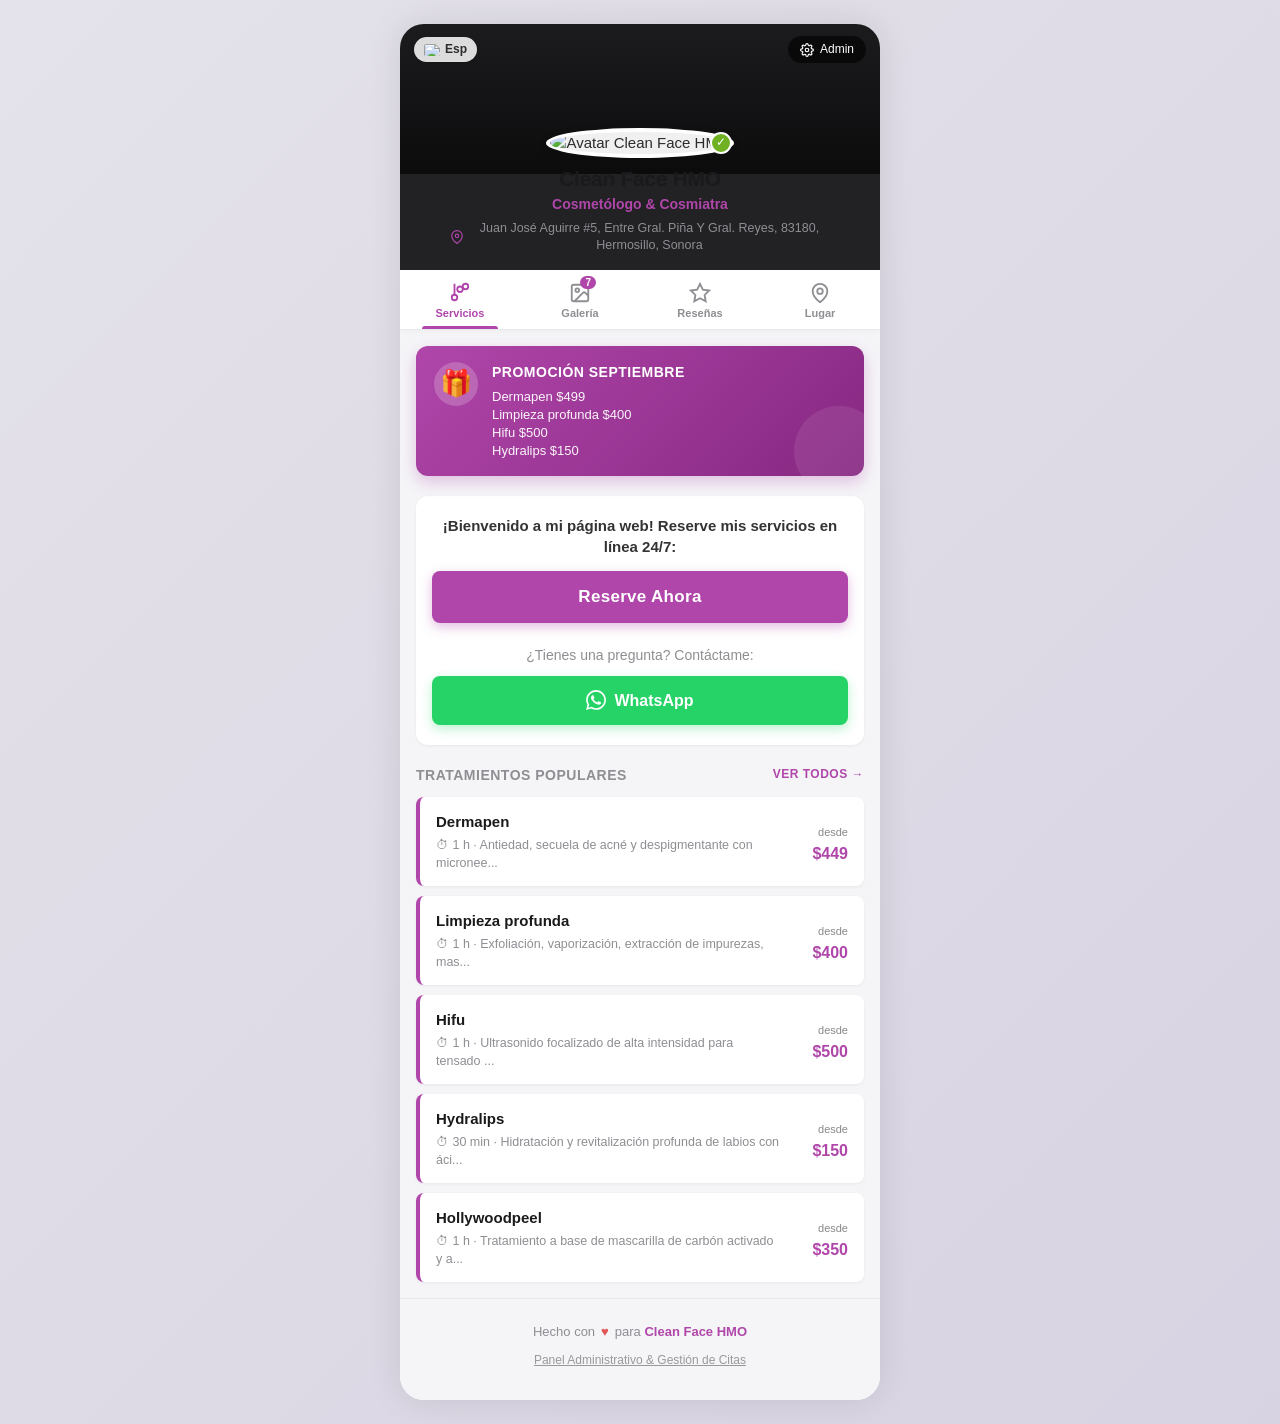
==== index.html @ 350e4425 "ListCheck" ====
<!DOCTYPE html>
<html lang="es">
<head>
    <meta charset="UTF-8">
    <meta name="viewport" content="width=device-width, initial-scale=1.0, maximum-scale=1.0, user-scalable=no">
    <title>Clean Face HMO - Cosmetólogo | Reservaciones en Línea</title>
    
    <!-- Meta tags sociales estilo apnt.app -->
    <meta name="description" content="Tratamientos faciales y corporales exclusivos para mujeres ✨ Clean Face HMO - Hermosillo, Sonora.">
    <meta property="og:title" content="Clean Face HMO - Cosmetólogo">
    <meta property="og:description" content="Reserve mis servicios en línea 24/7">
    <meta property="og:type" content="website">

    <!-- Estilos -->
    <link rel="stylesheet" href="css/style.css">
    <link rel="icon" href="data:image/svg+xml,<svg xmlns='http://www.w3.org/2000/svg' viewBox='0 0 100 100'><text y='.9em' font-size='90'>💆‍♀️</text></svg>">
</head>
<body>

<div class="app-viewport">
    
    <!-- CABECERA DE PERFIL -->
    <header class="profile-header">
        <div class="profile-top-bar">
            <div class="lang-selector">
                <img src="https://flagcdn.com/w20/es.png" alt="Esp">
                <span>Esp</span>
            </div>
            <a href="admin.html" class="admin-link-badge" title="Acceso de Administrador">
                <svg width="14" height="14" viewBox="0 0 24 24" fill="none" stroke="currentColor" stroke-width="2"><path d="M12 15a3 3 0 1 0 0-6 3 3 0 0 0 0 6Z"/><path d="M19.4 15a1.65 1.65 0 0 0 .33 1.82l.06.06a2 2 0 0 1 0 2.83 2 2 0 0 1-2.83 0l-.06-.06a1.65 1.65 0 0 0-1.82-.33 1.65 1.65 0 0 0-1 1.51V21a2 2 0 0 1-2 2 2 2 0 0 1-2-2v-.09A1.65 1.65 0 0 0 9 19.4a1.65 1.65 0 0 0-1.82.33l-.06.06a2 2 0 0 1-2.83 0 2 2 0 0 1 0-2.83l.06-.06a1.65 1.65 0 0 0 .33-1.82 1.65 1.65 0 0 0-1.51-1H3a2 2 0 0 1-2-2 2 2 0 0 1 2-2h.09A1.65 1.65 0 0 0 4.6 9a1.65 1.65 0 0 0-.33-1.82l-.06-.06a2 2 0 0 1 0-2.83 2 2 0 0 1 2.83 0l.06.06a1.65 1.65 0 0 0 1.82.33H9a1.65 1.65 0 0 0 1-1.51V3a2 2 0 0 1 2-2 2 2 0 0 1 2 2v.09a1.65 1.65 0 0 0 1 1.51 1.65 1.65 0 0 0 1.82-.33l.06-.06a2 2 0 0 1 2.83 0 2 2 0 0 1 0 2.83l-.06.06a1.65 1.65 0 0 0-.33 1.82V9a1.65 1.65 0 0 0 1.51 1H21a2 2 0 0 1 2 2 2 2 0 0 1-2 2h-.09a1.65 1.65 0 0 0-1.51 1Z"/></svg>
                <span>Admin</span>
            </a>
        </div>

        <div class="profile-cover" id="header-cover"></div>

        <div class="profile-info-wrap">
            <div class="profile-avatar-container">
                <img src="" alt="Avatar Clean Face HMO" class="profile-avatar" id="header-avatar">
                <span class="verified-icon" title="Verificado">✓</span>
            </div>
            <h1 class="business-name" id="header-name">Clean Face HMO</h1>
            <div class="business-specialty" id="header-specialty">Cosmetólogo</div>
            <p class="business-address" id="header-address">
                <svg width="14" height="14" viewBox="0 0 24 24" fill="none" stroke="currentColor" stroke-width="2"><path d="M21 10c0 7-9 13-9 13s-9-6-9-13a9 9 0 0 1 18 0z"/><circle cx="12" cy="10" r="3"/></svg>
                <span>Juan José Aguirre #5, Entre Gral. Piña Y Gral. Reyes, 83180, Hermosillo, Sonora</span>
            </p>
        </div>
    </header>

    <!-- NAVEGACIÓN POR PESTAÑAS (TABS) -->
    <nav class="tabs-nav">
        <button class="tab-btn active" data-tab="service">
            <svg viewBox="0 0 24 24"><path d="M6 3v12"/><path d="M18 9a3 3 0 1 0 0-6 3 3 0 0 0 0 6Z"/><path d="M6 21a3 3 0 1 0 0-6 3 3 0 0 0 0 6Z"/><path d="M12 12a3 3 0 1 0 0-6 3 3 0 0 0 0 6Z"/></svg>
            <span>Servicios</span>
        </button>
        <button class="tab-btn" data-tab="gallery">
            <svg viewBox="0 0 24 24"><rect width="18" height="18" x="3" y="3" rx="2" ry="2"/><circle cx="9" cy="9" r="2"/><path d="m21 15-3.086-3.086a2 2 0 0 0-2.828 0L6 21"/></svg>
            <span>Galería</span>
            <span class="tab-badge" id="gallery-count-badge">7</span>
        </button>
        <button class="tab-btn" data-tab="reviews">
            <svg viewBox="0 0 24 24"><path d="M12 2l3.09 6.26L22 9.27l-5 4.87 1.18 6.88L12 17.77l-6.18 3.25L7 14.14 2 9.27l6.91-1.01L12 2z"/></svg>
            <span>Reseñas</span>
        </button>
        <button class="tab-btn" data-tab="place">
            <svg viewBox="0 0 24 24"><path d="M20 10c0 6-8 12-8 12s-8-6-8-12a8 8 0 0 1 16 0Z"/><circle cx="12" cy="10" r="3"/></svg>
            <span>Lugar</span>
        </button>
    </nav>

    <!-- ÁREA DE CONTENIDO -->
    <main class="tab-content-area">
        
        <!-- PESTAÑA 1: SERVICIOS / INICIO -->
        <section class="tab-pane active" id="pane-service">
            
            <!-- Banner Promocional -->
            <div class="promo-banner" id="promo-banner-box">
                <div class="promo-icon">🎁</div>
                <div class="promo-details">
                    <h3 id="banner-promo-title">PROMOCIÓN SEPTIEMBRE</h3>
                    <p id="banner-promo-desc">Dermapen $499&#10;Limpieza profunda $400&#10;Hifu $500&#10;Hydralips $150</p>
                </div>
            </div>

            <!-- Card de Acción de Reserva -->
            <div class="booking-action-card">
                <div class="booking-prompt-title">
                    ¡Bienvenido a mi página web! Reserve mis servicios en línea 24/7:
                </div>
                <a href="booking.html" class="btn-primary-reserve">
                    Reserve Ahora
                </a>

                <div class="contact-question-box">
                    <div class="contact-question-title">¿Tienes una pregunta? Contáctame:</div>
                    <a href="#" id="btn-main-whatsapp" class="btn-whatsapp-action" target="_blank" rel="noopener">
                        <svg width="20" height="20" viewBox="0 0 24 24" fill="currentColor"><path d="M.057 24l1.687-6.163c-1.041-1.804-1.588-3.849-1.587-5.946.003-6.556 5.338-11.891 11.893-11.891 3.181.001 6.167 1.24 8.413 3.488 2.245 2.248 3.481 5.236 3.48 8.414-.003 6.557-5.338 11.892-11.893 11.892-1.99-.001-3.951-.5-5.688-1.448l-6.305 1.654zm6.597-3.807c1.676.995 3.276 1.591 5.392 1.592 5.448 0 9.886-4.434 9.889-9.885.002-5.462-4.415-9.89-9.881-9.892-5.452 0-9.887 4.434-9.889 9.884-.001 2.225.651 3.891 1.746 5.634l-.999 3.648 3.742-.981zm11.387-5.464c-.074-.124-.272-.198-.57-.347-.297-.149-1.758-.868-2.031-.967-.272-.099-.47-.149-.669.149-.198.297-.768.967-.941 1.165-.173.198-.347.223-.644.074-.297-.149-1.255-.462-2.39-1.475-.883-.788-1.48-1.761-1.653-2.059-.173-.297-.018-.458.13-.606.134-.133.297-.347.446-.521.151-.172.2-.296.3-.495.099-.198.05-.372-.025-.521-.075-.148-.669-1.611-.916-2.206-.242-.579-.487-.501-.669-.51l-.57-.01c-.198 0-.52.074-.792.372s-1.04 1.016-1.04 2.479 1.065 2.876 1.213 3.074c.149.198 2.095 3.2 5.076 4.487.709.306 1.263.489 1.694.626.712.226 1.36.194 1.872.118.571-.085 1.758-.719 2.006-1.413.248-.695.248-1.29.173-1.414z"/></svg>
                        <span>WhatsApp</span>
                    </a>
                </div>
            </div>

            <!-- Servicios Destacados -->
            <div class="section-title">
                <span>Tratamientos Populares</span>
                <a href="booking.html" style="color: var(--brand-primary); font-size: 12px; font-weight: 600;">Ver Todos &rarr;</a>
            </div>
            <div class="services-preview-list" id="popular-services-preview">
                <!-- Generado dinámicamente con JS -->
            </div>
        </section>

        <!-- PESTAÑA 2: GALERÍA DE TRATAMIENTOS -->
        <section class="tab-pane" id="pane-gallery">
            <div id="gallery-container">
                <!-- Secciones de álbumes generadas por JS -->
            </div>
        </section>

        <!-- PESTAÑA 3: RESEÑAS -->
        <section class="tab-pane" id="pane-reviews">
            <div class="reviews-summary-card">
                <div class="rating-huge-score">5.0</div>
                <div class="stars-row">★★★★★</div>
                <div class="reviews-count-meta" id="reviews-count-text">Basado en reseñas de clientes verificados</div>
                <button class="btn-write-review" id="btn-open-review-modal">Escribe una reseña</button>
            </div>

            <div class="reviews-list" id="reviews-list-container">
                <!-- Reseñas inyectadas por JS -->
            </div>
        </section>

        <!-- PESTAÑA 4: LUGAR, HORARIOS Y CONTACTO -->
        <section class="tab-pane" id="pane-place">
            
            <!-- Ubicación -->
            <div class="info-block-card">
                <div class="info-block-title">
                    <svg width="18" height="18" viewBox="0 0 24 24" fill="none" stroke="currentColor" stroke-width="2"><path d="M20 10c0 6-8 12-8 12s-8-6-8-12a8 8 0 0 1 16 0Z"/><circle cx="12" cy="10" r="3"/></svg>
                    <span>Ubicación</span>
                </div>
                <p class="info-address-text" id="info-full-address">
                    Juan José Aguirre #5, Entre Gral. Piña Y Gral. Reyes, 83180, Hermosillo, Sonora
                </p>
                <a href="https://maps.google.com/?q=29.14541,-110.966564" target="_blank" rel="noopener" class="btn-open-map">
                    <svg width="15" height="15" viewBox="0 0 24 24" fill="none" stroke="currentColor" stroke-width="2"><polygon points="3 6 9 3 15 6 21 3 21 18 15 21 9 18 3 21"/><line x1="9" x2="9" y1="3" y2="18"/><line x1="15" x2="15" y1="6" y2="21"/></svg>
                    <span>Abrir en Google Maps</span>
                </a>

                <div class="cabin-notes-callout" id="info-cabin-notes">
                    Miércoles a lunes atiende cabina Tanya&#10;Martes, atiende cabina Nadia
                </div>
            </div>

            <!-- Horarios de Atención -->
            <div class="info-block-card">
                <div class="info-block-title">
                    <svg width="18" height="18" viewBox="0 0 24 24" fill="none" stroke="currentColor" stroke-width="2"><circle cx="12" cy="12" r="10"/><polyline points="12 6 12 12 16 14"/></svg>
                    <span>Horario de Atención</span>
                </div>
                <table class="schedule-table" id="info-schedule-table">
                    <!-- Filas inyectadas por JS resaltando el día actual -->
                </table>
            </div>

            <!-- Contacto y Redes -->
            <div class="info-block-card">
                <div class="info-block-title">
                    <svg width="18" height="18" viewBox="0 0 24 24" fill="none" stroke="currentColor" stroke-width="2"><path d="M22 16.92v3a2 2 0 0 1-2.18 2 19.79 19.79 0 0 1-8.63-3.07 19.5 19.5 0 0 1-6-6 19.79 19.79 0 0 1-3.07-8.67A2 2 0 0 1 4.11 2h3a2 2 0 0 1 2 1.72 12.84 12.84 0 0 0 .7 2.81 2 2 0 0 1-.45 2.11L8.09 9.91a16 16 0 0 0 6 6l1.27-1.27a2 2 0 0 1 2.11-.45 12.84 12.84 0 0 0 2.81.7A2 2 0 0 1 22 16.92z"/></svg>
                    <span>Contactos & Redes</span>
                </div>
                
                <div class="contact-row-item">
                    <span class="contact-label">Teléfono:</span>
                    <a href="tel:+526627158174" class="contact-value" id="info-phone-link">+52 662 715 8174</a>
                </div>

                <div class="contact-row-item">
                    <span class="contact-label">Instagram:</span>
                    <a href="https://instagram.com/cleanface_hmo" target="_blank" rel="noopener" class="contact-value" id="info-instagram-link">@cleanface_hmo</a>
                </div>

                <div class="contact-row-item">
                    <span class="contact-label">Especialidad:</span>
                    <span class="contact-value" style="color: #555;" id="info-specialty-text">Cosmetólogo</span>
                </div>

                <div class="contact-row-item" style="flex-direction: column; align-items: flex-start; gap: 4px;">
                    <span class="contact-label">Sobre mí:</span>
                    <p style="font-size: 13.5px; color: #444;" id="info-about-text">
                        Tratamientos faciales y corporales exclusivos para mujeres ✨
                    </p>
                </div>
            </div>

        </section>

    </main>

    <!-- PIE DE PÁGINA -->
    <footer class="app-footer">
        <div class="footer-brand-text">
            <span>Hecho con</span>
            <span style="color: #e25555;">♥</span>
            <span>para <a href="#">Clean Face HMO</a></span>
        </div>
        <div>
            <a href="admin.html" class="footer-admin-link">Panel Administrativo & Gestión de Citas</a>
        </div>
    </footer>

</div>

<!-- LIGHTBOX ZOOM MODAL (GALERÍA) -->
<div class="lightbox-modal" id="gallery-lightbox">
    <button class="lightbox-close" id="lightbox-close-btn">&times;</button>
    <div class="lightbox-content-box">
        <img src="" alt="" id="lightbox-img">
        <div class="lightbox-caption" id="lightbox-caption"></div>
    </div>
    <div class="lightbox-nav-btns">
        <button class="lightbox-arrow" id="lightbox-prev-btn">&#10094;</button>
        <button class="lightbox-arrow" id="lightbox-next-btn">&#10095;</button>
    </div>
</div>

<!-- MODAL PARA ESCRIBIR RESEÑA -->
<div class="modal-backdrop" id="review-modal">
    <div class="modal-card">
        <div class="modal-header">
            <h3 class="modal-title">Escribir una Reseña</h3>
            <button class="modal-close-btn" id="review-modal-close">&times;</button>
        </div>
        <form id="new-review-form">
            <div class="form-group">
                <label class="form-label">Tu Calificación:</label>
                <div class="star-rating-picker" id="star-picker">
                    <span class="star active" data-rating="1">★</span>
                    <span class="star active" data-rating="2">★</span>
                    <span class="star active" data-rating="3">★</span>
                    <span class="star active" data-rating="4">★</span>
                    <span class="star active" data-rating="5">★</span>
                </div>
            </div>
            <div class="form-group">
                <label class="form-label" for="review-author">Tu Nombre:</label>
                <input type="text" id="review-author" class="form-input" placeholder="Ej. Ana Gómez" required>
            </div>
            <div class="form-group">
                <label class="form-label" for="review-comment">Tu Opinión:</label>
                <textarea id="review-comment" class="form-textarea" placeholder="Cuéntanos cómo fue tu experiencia..." required></textarea>
            </div>
            <div class="modal-actions">
                <button type="button" class="btn-secondary" id="review-modal-cancel">Cancelar</button>
                <button type="submit" class="btn-submit">Publicar Reseña</button>
            </div>
        </form>
    </div>
</div>

<!-- SCRIPTS -->
<script src="js/data.js"></script>
<script src="js/app.js"></script>

</body>
</html>
---- css/style.css ----
/* ==========================================================================
   ESTILOS GENERALES Y MOBILE-FIRST (Inspirado en apnt.app / Clean Face HMO)
   ========================================================================== */

:root {
    --brand-primary: #b046aa;
    --brand-primary-hover: #9c3c97;
    --brand-primary-light: #fbf2fa;
    --brand-secondary: #6fb123;
    --brand-secondary-hover: #5ea01c;
    --brand-dark: #222225;
    --brand-text: #2c2c2e;
    --brand-text-muted: #8e8e93;
    --brand-border: #e8e8ed;
    --brand-bg: #f5f5f8;
    --brand-card-bg: #ffffff;
    --radius-sm: 8px;
    --radius-md: 12px;
    --radius-lg: 18px;
    --radius-full: 9999px;
    --shadow-sm: 0 1px 3px rgba(0,0,0,0.06);
    --shadow-md: 0 4px 14px rgba(0,0,0,0.08);
    --shadow-lg: 0 10px 25px rgba(0,0,0,0.12);
    --font-stack: -apple-system, BlinkMacSystemFont, "Segoe UI", Roboto, "Helvetica Neue", Arial, sans-serif;
}

* {
    box-sizing: border-box;
    margin: 0;
    padding: 0;
    -webkit-tap-highlight-color: transparent;
}

body {
    font-family: var(--font-stack);
    background-color: #ebebee;
    color: var(--brand-text);
    line-height: 1.45;
    font-size: 15px;
    min-height: 100vh;
    display: flex;
    justify-content: center;
    align-items: flex-start;
}

/* Contenedor tipo Smartphone en desktop, full width en mobile */
.app-viewport {
    width: 100%;
    max-width: 480px;
    min-height: 100vh;
    background-color: var(--brand-card-bg);
    position: relative;
    box-shadow: 0 0 35px rgba(0,0,0,0.1);
    display: flex;
    flex-direction: column;
}

@media (min-width: 481px) {
    body {
        padding: 24px 0;
        background: linear-gradient(135deg, #e4e2ea 0%, #d8d3e2 100%);
    }
    .app-viewport {
        border-radius: 24px;
        overflow: hidden;
        min-height: calc(100vh - 48px);
    }
}

a {
    color: inherit;
    text-decoration: none;
}

/* ==========================================================================
   HEADER DE PERFIL
   ========================================================================== */

.profile-header {
    position: relative;
    background-color: var(--brand-dark);
}

.profile-cover {
    width: 100%;
    height: 150px;
    background-size: cover;
    background-position: center;
    position: relative;
}

.profile-cover::after {
    content: '';
    position: absolute;
    inset: 0;
    background: linear-gradient(180deg, rgba(0,0,0,0.2) 0%, rgba(0,0,0,0.65) 100%);
}

.profile-top-bar {
    position: absolute;
    top: 12px;
    left: 14px;
    right: 14px;
    z-index: 10;
    display: flex;
    justify-content: space-between;
    align-items: center;
}

.lang-selector {
    background: rgba(255,255,255,0.85);
    backdrop-filter: blur(8px);
    border-radius: var(--radius-full);
    padding: 4px 10px;
    font-size: 12px;
    font-weight: 600;
    display: flex;
    align-items: center;
    gap: 5px;
    box-shadow: var(--shadow-sm);
}

.lang-selector img {
    width: 16px;
    height: 12px;
    border-radius: 2px;
}

.admin-link-badge {
    background: rgba(0,0,0,0.6);
    color: #fff;
    padding: 5px 12px;
    border-radius: var(--radius-full);
    font-size: 12px;
    font-weight: 500;
    display: flex;
    align-items: center;
    gap: 6px;
    backdrop-filter: blur(8px);
    transition: background 0.2s;
}

.admin-link-badge:hover {
    background: var(--brand-primary);
}

.profile-info-wrap {
    padding: 0 16px 16px;
    margin-top: -46px;
    position: relative;
    z-index: 5;
    text-align: center;
}

.profile-avatar-container {
    display: inline-block;
    position: relative;
}

.profile-avatar {
    width: 90px;
    height: 90px;
    border-radius: 50%;
    border: 4px solid #ffffff;
    box-shadow: var(--shadow-md);
    object-fit: cover;
    background-color: #f0f0f0;
}

.verified-icon {
    position: absolute;
    bottom: 4px;
    right: 2px;
    background: var(--brand-secondary);
    color: white;
    width: 22px;
    height: 22px;
    border-radius: 50%;
    display: flex;
    align-items: center;
    justify-content: center;
    font-size: 12px;
    border: 2px solid #fff;
}

.business-name {
    font-size: 21px;
    font-weight: 700;
    color: #1a1a1c;
    margin-top: 6px;
    letter-spacing: -0.3px;
}

.business-specialty {
    font-size: 14px;
    color: var(--brand-primary);
    font-weight: 600;
    margin-bottom: 6px;
}

.business-address {
    font-size: 12.5px;
    color: var(--brand-text-muted);
    max-width: 380px;
    margin: 0 auto;
    display: flex;
    align-items: center;
    justify-content: center;
    gap: 5px;
    line-height: 1.35;
}

.business-address svg {
    flex-shrink: 0;
    color: var(--brand-primary);
}

/* ==========================================================================
   PESTAÑAS DE NAVEGACIÓN (TABS)
   ========================================================================== */

.tabs-nav {
    display: flex;
    background: #ffffff;
    border-bottom: 1px solid var(--brand-border);
    position: sticky;
    top: 0;
    z-index: 20;
    box-shadow: 0 2px 6px rgba(0,0,0,0.03);
}

.tab-btn {
    flex: 1;
    display: flex;
    flex-direction: column;
    align-items: center;
    justify-content: center;
    padding: 12px 6px 10px;
    background: none;
    border: none;
    cursor: pointer;
    font-size: 11px;
    font-weight: 600;
    color: var(--brand-text-muted);
    position: relative;
    transition: color 0.2s;
    outline: none;
}

.tab-btn svg {
    width: 22px;
    height: 22px;
    margin-bottom: 3px;
    stroke: currentColor;
    fill: none;
    stroke-width: 2;
    transition: transform 0.2s, stroke 0.2s;
}

.tab-btn.active {
    color: var(--brand-primary);
}

.tab-btn.active svg {
    transform: translateY(-1px);
    stroke: var(--brand-primary);
}

.tab-btn.active::after {
    content: '';
    position: absolute;
    bottom: 0;
    left: 18%;
    right: 18%;
    height: 3px;
    background-color: var(--brand-primary);
    border-radius: 3px 3px 0 0;
}

.tab-badge {
    position: absolute;
    top: 6px;
    right: 50%;
    transform: translateX(16px);
    background-color: var(--brand-primary);
    color: #ffffff;
    font-size: 10px;
    font-weight: 700;
    padding: 1px 5px;
    border-radius: var(--radius-full);
}

/* ==========================================================================
   CONTENIDO DE LAS PESTAÑAS
   ========================================================================== */

.tab-content-area {
    flex: 1;
    padding: 16px;
    background-color: var(--brand-bg);
}

.tab-pane {
    display: none;
    animation: fadeIn 0.25s ease-in-out;
}

.tab-pane.active {
    display: block;
}

@keyframes fadeIn {
    from { opacity: 0; transform: translateY(4px); }
    to { opacity: 1; transform: translateY(0); }
}

/* ==========================================================================
   BANNER DE PROMOCIÓN
   ========================================================================== */

.promo-banner {
    background: linear-gradient(135deg, #b046aa 0%, #872882 100%);
    color: #ffffff;
    border-radius: var(--radius-md);
    padding: 16px 18px;
    margin-bottom: 20px;
    display: flex;
    gap: 14px;
    align-items: flex-start;
    box-shadow: 0 6px 16px rgba(176, 70, 170, 0.3);
    position: relative;
    overflow: hidden;
}

.promo-banner::before {
    content: '';
    position: absolute;
    right: -20px;
    bottom: -20px;
    width: 90px;
    height: 90px;
    background: rgba(255,255,255,0.08);
    border-radius: 50%;
}

.promo-icon {
    font-size: 26px;
    flex-shrink: 0;
    background: rgba(255,255,255,0.2);
    width: 44px;
    height: 44px;
    border-radius: 50%;
    display: flex;
    align-items: center;
    justify-content: center;
}

.promo-details h3 {
    font-size: 14px;
    font-weight: 800;
    letter-spacing: 0.5px;
    text-transform: uppercase;
    margin-bottom: 5px;
}

.promo-details pre, .promo-details p {
    font-family: inherit;
    font-size: 13px;
    line-height: 1.4;
    white-space: pre-line;
    opacity: 0.95;
}

/* ==========================================================================
   BOTONES DE ACCIÓN PRINCIPALES
   ========================================================================== */

.booking-action-card {
    background: #ffffff;
    border-radius: var(--radius-md);
    padding: 20px 16px;
    text-align: center;
    box-shadow: var(--shadow-sm);
    margin-bottom: 20px;
}

.booking-prompt-title {
    font-size: 15px;
    font-weight: 600;
    color: #333333;
    margin-bottom: 14px;
    line-height: 1.35;
}

.btn-primary-reserve {
    display: block;
    width: 100%;
    background-color: var(--brand-primary);
    color: #ffffff;
    font-size: 17px;
    font-weight: 700;
    padding: 14px 20px;
    border-radius: var(--radius-sm);
    text-align: center;
    box-shadow: 0 4px 12px rgba(176, 70, 170, 0.35);
    transition: transform 0.15s, background-color 0.2s;
    letter-spacing: 0.3px;
}

.btn-primary-reserve:hover {
    background-color: var(--brand-primary-hover);
    transform: translateY(-1px);
}

.btn-primary-reserve:active {
    transform: translateY(1px);
}

.contact-question-box {
    margin-top: 22px;
}

.contact-question-title {
    font-size: 14px;
    color: var(--brand-text-muted);
    margin-bottom: 10px;
    font-weight: 500;
}

.btn-whatsapp-action {
    display: flex;
    align-items: center;
    justify-content: center;
    gap: 8px;
    width: 100%;
    background-color: #25d366;
    color: #ffffff;
    font-size: 16px;
    font-weight: 700;
    padding: 13px 20px;
    border-radius: var(--radius-sm);
    box-shadow: 0 4px 12px rgba(37, 211, 102, 0.3);
    transition: background-color 0.2s, transform 0.15s;
}

.btn-whatsapp-action:hover {
    background-color: #20ba59;
    transform: translateY(-1px);
}

/* ==========================================================================
   VISTA PREVIA DE SERVICIOS POPULARES
   ========================================================================== */

.section-title {
    font-size: 14px;
    font-weight: 700;
    text-transform: uppercase;
    color: var(--brand-text-muted);
    letter-spacing: 0.5px;
    margin-bottom: 12px;
    display: flex;
    justify-content: space-between;
    align-items: center;
}

.services-preview-list {
    display: flex;
    flex-direction: column;
    gap: 10px;
}

.preview-service-card {
    background: #ffffff;
    border-radius: var(--radius-sm);
    padding: 14px 16px;
    display: flex;
    justify-content: space-between;
    align-items: center;
    box-shadow: var(--shadow-sm);
    border-left: 4px solid var(--brand-primary);
    cursor: pointer;
    transition: transform 0.15s, box-shadow 0.15s;
}

.preview-service-card:hover {
    transform: translateX(2px);
    box-shadow: var(--shadow-md);
}

.preview-service-card .srv-name {
    font-size: 15px;
    font-weight: 600;
    color: #1a1a1c;
}

.preview-service-card .srv-meta {
    font-size: 12.5px;
    color: var(--brand-text-muted);
    margin-top: 3px;
}

.preview-service-card .srv-price {
    font-size: 16px;
    font-weight: 700;
    color: var(--brand-primary);
    text-align: right;
}

/* ==========================================================================
   PESTAÑA: GALERÍA DE TRATAMIENTOS
   ========================================================================== */

.gallery-album-wrap {
    margin-bottom: 24px;
}

.gallery-album-title {
    font-size: 14px;
    font-weight: 700;
    letter-spacing: 0.6px;
    color: var(--brand-text-muted);
    margin-bottom: 10px;
    text-transform: uppercase;
}

.gallery-grid {
    display: grid;
    grid-template-columns: repeat(2, 1fr);
    gap: 10px;
}

.gallery-item {
    aspect-ratio: 1;
    border-radius: var(--radius-sm);
    overflow: hidden;
    position: relative;
    cursor: pointer;
    box-shadow: var(--shadow-sm);
    background-color: #e5e5ea;
}

.gallery-item img {
    width: 100%;
    height: 100%;
    object-fit: cover;
    transition: transform 0.3s;
}

.gallery-item:hover img {
    transform: scale(1.05);
}

.gallery-item-caption {
    position: absolute;
    bottom: 0;
    left: 0;
    right: 0;
    background: linear-gradient(0deg, rgba(0,0,0,0.7) 0%, transparent 100%);
    color: #ffffff;
    font-size: 11.5px;
    padding: 16px 8px 6px;
    white-space: nowrap;
    overflow: hidden;
    text-overflow: ellipsis;
}

/* Lightbox Modal */
.lightbox-modal {
    position: fixed;
    inset: 0;
    background: rgba(0,0,0,0.92);
    z-index: 9999;
    display: none;
    flex-direction: column;
    justify-content: center;
    align-items: center;
    padding: 20px;
}

.lightbox-modal.active {
    display: flex;
}

.lightbox-close {
    position: absolute;
    top: 20px;
    right: 20px;
    background: rgba(255,255,255,0.2);
    color: #fff;
    width: 40px;
    height: 40px;
    border-radius: 50%;
    border: none;
    font-size: 22px;
    cursor: pointer;
    display: flex;
    align-items: center;
    justify-content: center;
    transition: background 0.2s;
}

.lightbox-close:hover {
    background: rgba(255,255,255,0.4);
}

.lightbox-content-box {
    max-width: 90%;
    max-height: 80vh;
    display: flex;
    flex-direction: column;
    align-items: center;
}

.lightbox-content-box img {
    max-width: 100%;
    max-height: 70vh;
    border-radius: var(--radius-sm);
    box-shadow: 0 10px 30px rgba(0,0,0,0.5);
    object-fit: contain;
}

.lightbox-caption {
    color: #ffffff;
    margin-top: 14px;
    font-size: 14px;
    text-align: center;
    max-width: 420px;
}

.lightbox-nav-btns {
    position: absolute;
    inset: 0;
    pointer-events: none;
    display: flex;
    justify-content: space-between;
    align-items: center;
    padding: 0 16px;
}

.lightbox-arrow {
    pointer-events: auto;
    background: rgba(255,255,255,0.2);
    color: #ffffff;
    width: 44px;
    height: 44px;
    border-radius: 50%;
    border: none;
    font-size: 20px;
    cursor: pointer;
    display: flex;
    align-items: center;
    justify-content: center;
    transition: background 0.2s;
}

.lightbox-arrow:hover {
    background: rgba(255,255,255,0.4);
}

/* ==========================================================================
   PESTAÑA: RESEÑAS
   ========================================================================== */

.reviews-summary-card {
    background: #ffffff;
    border-radius: var(--radius-md);
    padding: 20px;
    text-align: center;
    margin-bottom: 16px;
    box-shadow: var(--shadow-sm);
}

.rating-huge-score {
    font-size: 42px;
    font-weight: 800;
    color: #1a1a1c;
    line-height: 1;
}

.stars-row {
    color: #f5a623;
    font-size: 18px;
    margin: 6px 0;
    letter-spacing: 2px;
}

.reviews-count-meta {
    font-size: 13px;
    color: var(--brand-text-muted);
}

.btn-write-review {
    display: inline-block;
    margin-top: 14px;
    background-color: var(--brand-primary);
    color: #ffffff;
    padding: 10px 22px;
    border-radius: var(--radius-sm);
    font-size: 14px;
    font-weight: 600;
    cursor: pointer;
    border: none;
    transition: background-color 0.2s;
}

.btn-write-review:hover {
    background-color: var(--brand-primary-hover);
}

.reviews-list {
    display: flex;
    flex-direction: column;
    gap: 12px;
}

.review-item-card {
    background: #ffffff;
    border-radius: var(--radius-sm);
    padding: 16px;
    box-shadow: var(--shadow-sm);
}

.review-author-header {
    display: flex;
    align-items: center;
    justify-content: space-between;
    margin-bottom: 8px;
}

.review-author-info {
    display: flex;
    align-items: center;
    gap: 10px;
}

.review-avatar {
    width: 36px;
    height: 36px;
    border-radius: 50%;
    background-color: var(--brand-primary-light);
    color: var(--brand-primary);
    display: flex;
    align-items: center;
    justify-content: center;
    font-weight: 700;
    font-size: 15px;
}

.review-author-name {
    font-weight: 600;
    font-size: 14px;
    color: #1a1a1c;
}

.review-date {
    font-size: 12px;
    color: var(--brand-text-muted);
}

.review-body {
    font-size: 13.5px;
    color: #4a4a4e;
    line-height: 1.45;
}

/* ==========================================================================
   PESTAÑA: UBICACIÓN, HORARIOS Y CONTACTO
   ========================================================================== */

.info-block-card {
    background: #ffffff;
    border-radius: var(--radius-md);
    padding: 18px;
    margin-bottom: 16px;
    box-shadow: var(--shadow-sm);
}

.info-block-title {
    font-size: 15px;
    font-weight: 700;
    color: #1a1a1c;
    margin-bottom: 12px;
    display: flex;
    align-items: center;
    gap: 8px;
}

.info-block-title svg {
    color: var(--brand-primary);
}

.info-address-text {
    font-size: 14px;
    color: #4a4a4e;
    line-height: 1.4;
    margin-bottom: 12px;
}

.btn-open-map {
    display: inline-flex;
    align-items: center;
    gap: 6px;
    background: #f0f0f4;
    color: var(--brand-text);
    padding: 8px 14px;
    border-radius: var(--radius-sm);
    font-size: 13px;
    font-weight: 600;
    transition: background 0.2s;
}

.btn-open-map:hover {
    background: #e4e4e9;
}

.cabin-notes-callout {
    background: #fff8eb;
    border-left: 4px solid #f5a623;
    padding: 12px 14px;
    border-radius: 4px;
    font-size: 13px;
    color: #795548;
    margin-top: 14px;
    line-height: 1.4;
    white-space: pre-line;
}

.schedule-table {
    width: 100%;
    border-collapse: collapse;
    font-size: 13.5px;
}

.schedule-table tr {
    border-bottom: 1px solid #f0f0f4;
}

.schedule-table tr:last-child {
    border-bottom: none;
}

.schedule-table td {
    padding: 9px 4px;
}

.schedule-table td:first-child {
    font-weight: 500;
    color: #4a4a4e;
    text-transform: capitalize;
}

.schedule-table td:last-child {
    text-align: right;
    color: #1a1a1c;
    font-weight: 600;
}

.schedule-table tr.today-highlight {
    background-color: var(--brand-primary-light);
    color: var(--brand-primary);
}

.schedule-table tr.today-highlight td:first-child {
    color: var(--brand-primary);
    font-weight: 700;
}

.schedule-table tr.today-highlight td:last-child {
    color: var(--brand-primary);
    font-weight: 700;
}

.contact-row-item {
    display: flex;
    align-items: center;
    justify-content: space-between;
    padding: 10px 0;
    border-bottom: 1px solid #f0f0f4;
}

.contact-row-item:last-child {
    border-bottom: none;
}

.contact-label {
    font-size: 13.5px;
    color: var(--brand-text-muted);
}

.contact-value {
    font-size: 14px;
    font-weight: 600;
    color: var(--brand-primary);
}

/* ==========================================================================
   FOOTER (POWERED BY)
   ========================================================================== */

.app-footer {
    padding: 24px 16px 30px;
    text-align: center;
    background-color: var(--brand-bg);
    margin-top: auto;
    border-top: 1px solid #e8e8ed;
}

.footer-brand-text {
    font-size: 13px;
    color: var(--brand-text-muted);
    display: flex;
    align-items: center;
    justify-content: center;
    gap: 6px;
}

.footer-brand-text a {
    color: var(--brand-primary);
    font-weight: 600;
}

.footer-admin-link {
    display: inline-block;
    margin-top: 10px;
    font-size: 12px;
    color: #999;
    text-decoration: underline;
}

.footer-admin-link:hover {
    color: var(--brand-primary);
}

/* ==========================================================================
   MODAL DE NUEVA RESEÑA
   ========================================================================== */

.modal-backdrop {
    position: fixed;
    inset: 0;
    background: rgba(0,0,0,0.6);
    backdrop-filter: blur(4px);
    z-index: 10000;
    display: none;
    align-items: center;
    justify-content: center;
    padding: 16px;
}

.modal-backdrop.active {
    display: flex;
}

.modal-card {
    background: #ffffff;
    width: 100%;
    max-width: 420px;
    border-radius: var(--radius-md);
    padding: 22px;
    box-shadow: var(--shadow-lg);
    animation: modalPop 0.2s ease-out;
}

@keyframes modalPop {
    from { opacity: 0; transform: scale(0.94); }
    to { opacity: 1; transform: scale(1); }
}

.modal-header {
    display: flex;
    justify-content: space-between;
    align-items: center;
    margin-bottom: 16px;
}

.modal-title {
    font-size: 17px;
    font-weight: 700;
}

.modal-close-btn {
    background: none;
    border: none;
    font-size: 24px;
    color: #999;
    cursor: pointer;
    line-height: 1;
}

.star-rating-picker {
    display: flex;
    gap: 8px;
    justify-content: center;
    margin: 12px 0 18px;
    font-size: 28px;
    color: #e4e4e9;
    cursor: pointer;
}

.star-rating-picker .star.active {
    color: #f5a623;
}

.form-group {
    margin-bottom: 14px;
}

.form-label {
    display: block;
    font-size: 13px;
    font-weight: 600;
    margin-bottom: 5px;
    color: #444;
}

.form-input, .form-textarea {
    width: 100%;
    padding: 11px 12px;
    border: 1px solid #dcdce2;
    border-radius: var(--radius-sm);
    font-size: 14px;
    font-family: inherit;
    outline: none;
    transition: border-color 0.2s;
}

.form-input:focus, .form-textarea:focus {
    border-color: var(--brand-primary);
}

.form-textarea {
    min-height: 80px;
    resize: vertical;
}

.modal-actions {
    display: flex;
    gap: 10px;
    margin-top: 18px;
}

.btn-secondary {
    flex: 1;
    background: #f0f0f4;
    color: #333;
    padding: 12px;
    border-radius: var(--radius-sm);
    border: none;
    font-weight: 600;
    font-size: 14px;
    cursor: pointer;
}

.btn-submit {
    flex: 2;
    background: var(--brand-primary);
    color: #fff;
    padding: 12px;
    border-radius: var(--radius-sm);
    border: none;
    font-weight: 700;
    font-size: 14px;
    cursor: pointer;
}

.btn-submit:hover {
    background: var(--brand-primary-hover);
}

/* ==========================================================================
   ESTILOS DEL FLUJO DE RESERVA (booking.html)
   ========================================================================== */

.booking-nav-header {
    background-color: var(--brand-primary);
    color: #ffffff;
    padding: 12px 16px;
    display: flex;
    align-items: center;
    justify-content: space-between;
    position: sticky;
    top: 0;
    z-index: 100;
    box-shadow: 0 2px 8px rgba(0,0,0,0.15);
}

.booking-back-btn {
    background: none;
    border: none;
    color: #ffffff;
    cursor: pointer;
    display: flex;
    align-items: center;
    justify-content: center;
    width: 36px;
    height: 36px;
    border-radius: 50%;
    transition: background 0.2s;
}

.booking-back-btn:hover {
    background: rgba(255,255,255,0.2);
}

.booking-header-title {
    text-align: center;
    flex: 1;
    margin: 0 10px;
}

.booking-header-title h2 {
    font-size: 16px;
    font-weight: 700;
    line-height: 1.2;
}

.booking-header-title small {
    font-size: 11px;
    opacity: 0.85;
    display: block;
}

.booking-header-avatar {
    width: 36px;
    height: 36px;
    border-radius: 50%;
    border: 2px solid rgba(255,255,255,0.8);
    object-fit: cover;
}

/* Pasos de reserva */
.booking-step-pane {
    display: none;
    padding: 16px;
    flex: 1;
    background-color: var(--brand-bg);
}

.booking-step-pane.active {
    display: block;
    animation: fadeIn 0.2s ease-in-out;
}

/* Resumen rápido de cabecera en paso 2 y 3 */
.booking-summary-banner {
    background: #ffffff;
    border-radius: var(--radius-sm);
    padding: 12px 14px;
    margin-bottom: 14px;
    border-left: 4px solid var(--brand-primary);
    box-shadow: var(--shadow-sm);
    display: flex;
    justify-content: space-between;
    align-items: center;
}

.booking-summary-banner .meta-label {
    font-size: 11.5px;
    color: var(--brand-text-muted);
    text-transform: uppercase;
    font-weight: 600;
}

.booking-summary-banner .meta-value {
    font-size: 14px;
    font-weight: 700;
    color: #1a1a1c;
}

/* Acordeón de Categorías de Servicios */
.category-accordion {
    margin-bottom: 14px;
    background: #ffffff;
    border-radius: var(--radius-md);
    overflow: hidden;
    box-shadow: var(--shadow-sm);
}

.category-header {
    background-color: var(--brand-primary);
    color: #ffffff;
    padding: 12px 16px;
    font-size: 13.5px;
    font-weight: 700;
    display: flex;
    justify-content: space-between;
    align-items: center;
    cursor: pointer;
    user-select: none;
}

.category-header .cat-count {
    font-size: 12px;
    font-weight: 500;
    opacity: 0.9;
    margin-left: 6px;
}

.category-header .cat-caret {
    transition: transform 0.2s;
    font-size: 12px;
}

.category-accordion.collapsed .cat-caret {
    transform: rotate(-90deg);
}

.category-accordion.collapsed .category-services-list {
    display: none;
}

.category-services-list {
    display: flex;
    flex-direction: column;
}

/* Fila de Servicio */
.service-select-item {
    padding: 14px 16px;
    border-bottom: 1px solid var(--brand-border);
    display: flex;
    justify-content: space-between;
    align-items: flex-start;
    cursor: pointer;
    transition: background-color 0.15s;
    position: relative;
}

.service-select-item:last-child {
    border-bottom: none;
}

.service-select-item:hover {
    background-color: #fafafc;
}

.service-select-item.selected {
    background-color: var(--brand-primary-light);
}

.service-select-item.selected::before {
    content: '';
    position: absolute;
    left: 0;
    top: 0;
    bottom: 0;
    width: 4px;
    background-color: var(--brand-primary);
}

.service-item-info {
    flex: 1;
    padding-right: 12px;
}

.service-item-title {
    font-size: 15px;
    font-weight: 600;
    color: #1a1a1c;
    margin-bottom: 3px;
}

.service-item-meta {
    font-size: 13px;
    color: var(--brand-text-muted);
}

.service-item-meta span {
    margin-right: 8px;
}

.service-item-meta .price {
    font-weight: 700;
    color: var(--brand-primary);
}

.service-item-desc {
    margin-top: 6px;
    font-size: 12.5px;
    color: #555;
    line-height: 1.35;
}

.service-item-desc .desc-text {
    display: none;
    margin-top: 4px;
}

.service-item-desc.expanded .desc-text {
    display: block;
}

.desc-toggle-btn {
    color: var(--brand-primary);
    font-size: 12px;
    font-weight: 600;
    cursor: pointer;
    display: inline-block;
}

.service-select-check {
    width: 26px;
    height: 26px;
    border-radius: 50%;
    border: 2px solid #d1d1d6;
    display: flex;
    align-items: center;
    justify-content: center;
    flex-shrink: 0;
    margin-top: 2px;
    transition: all 0.2s;
    background: #ffffff;
}

.service-select-item.selected .service-select-check {
    background-color: var(--brand-secondary);
    border-color: var(--brand-secondary);
    color: #ffffff;
}

.service-select-check svg {
    display: none;
}

.service-select-item.selected .service-select-check svg {
    display: block;
}

/* Barra Flotante Inferior de "Seguir" */
.booking-floating-footer {
    position: sticky;
    bottom: 0;
    left: 0;
    right: 0;
    background: #ffffff;
    border-top: 1px solid var(--brand-border);
    padding: 12px 16px;
    box-shadow: 0 -4px 15px rgba(0,0,0,0.08);
    display: flex;
    align-items: center;
    justify-content: space-between;
    gap: 12px;
    z-index: 100;
    animation: slideUp 0.2s ease-out;
}

@keyframes slideUp {
    from { transform: translateY(100%); }
    to { transform: translateY(0); }
}

.footer-selection-info {
    flex: 1;
}

.footer-count-text {
    font-size: 14px;
    font-weight: 700;
    color: #1a1a1c;
}

.footer-price-text {
    font-size: 13px;
    color: var(--brand-primary);
    font-weight: 600;
}

.btn-booking-next {
    background-color: var(--brand-primary);
    color: #ffffff;
    border: none;
    padding: 12px 24px;
    border-radius: var(--radius-sm);
    font-size: 15px;
    font-weight: 700;
    cursor: pointer;
    transition: background 0.2s, transform 0.15s;
    flex-shrink: 0;
}

.btn-booking-next:hover {
    background-color: var(--brand-primary-hover);
    transform: translateY(-1px);
}

.btn-booking-next:disabled {
    background-color: #d1d1d6;
    cursor: not-allowed;
    transform: none;
}

/* ==========================================================================
   PASO 2: ESPECIALISTAS
   ========================================================================== */

.specialists-list {
    display: flex;
    flex-direction: column;
    gap: 12px;
}

.specialist-card {
    background: #ffffff;
    border-radius: var(--radius-md);
    padding: 16px;
    display: flex;
    align-items: flex-start;
    gap: 14px;
    cursor: pointer;
    box-shadow: var(--shadow-sm);
    border: 2px solid transparent;
    transition: all 0.2s;
    position: relative;
}

.specialist-card:hover {
    border-color: #d8b4e2;
}

.specialist-card.selected {
    border-color: var(--brand-primary);
    background-color: var(--brand-primary-light);
}

.specialist-avatar-img {
    width: 54px;
    height: 54px;
    border-radius: 50%;
    object-fit: cover;
    border: 2px solid #ffffff;
    box-shadow: 0 2px 6px rgba(0,0,0,0.1);
    flex-shrink: 0;
}

.specialist-details {
    flex: 1;
}

.specialist-name {
    font-size: 15px;
    font-weight: 700;
    color: #1a1a1c;
}

.specialist-role {
    font-size: 13px;
    color: var(--brand-primary);
    font-weight: 600;
    margin-top: 1px;
}

.specialist-schedule-badge {
    font-size: 11.5px;
    color: #4a5568;
    background: #edf2f7;
    padding: 2px 8px;
    border-radius: var(--radius-full);
    display: inline-block;
    margin: 4px 0 3px;
    font-weight: 500;
}

.specialist-bio {
    font-size: 12px;
    color: #666;
    line-height: 1.35;
    margin-top: 3px;
}

/* ==========================================================================
   PASO 3: CALENDARIO Y SLOTS (Idéntico a apnt.app)
   ========================================================================== */

.calendar-widget-card {
    background: #ffffff;
    border-radius: var(--radius-md);
    padding: 16px 12px;
    box-shadow: var(--shadow-sm);
    margin-bottom: 16px;
}

.calendar-header-nav {
    display: flex;
    justify-content: space-between;
    align-items: center;
    padding-bottom: 12px;
    border-bottom: 1px solid var(--brand-border);
    margin-bottom: 12px;
}

.calendar-month-title {
    font-size: 15px;
    font-weight: 700;
    text-transform: capitalize;
    color: #1a1a1c;
}

.calendar-arrow-btn {
    background: none;
    border: none;
    color: var(--brand-primary);
    font-size: 18px;
    font-weight: bold;
    cursor: pointer;
    width: 32px;
    height: 32px;
    border-radius: 50%;
    display: flex;
    align-items: center;
    justify-content: center;
    transition: background 0.2s;
}

.calendar-arrow-btn:hover {
    background: var(--brand-primary-light);
}

.calendar-table {
    width: 100%;
    border-collapse: collapse;
    table-layout: fixed;
}

.calendar-table th {
    font-size: 11px;
    font-weight: 600;
    color: var(--brand-text-muted);
    text-align: center;
    padding-bottom: 8px;
    text-transform: uppercase;
}

.calendar-table td {
    text-align: center;
    padding: 3px 0;
    vertical-align: middle;
}

.cal-day {
    width: 32px;
    height: 32px;
    margin: 0 auto;
    display: flex;
    align-items: center;
    justify-content: center;
    font-size: 14px;
    border-radius: 50%;
    color: var(--brand-text-muted);
    user-select: none;
}

/* Días activos para agendar */
.cal-day.day-active {
    color: var(--brand-secondary);
    font-weight: 700;
    cursor: pointer;
}

.cal-day.day-active:hover {
    background-color: #f1f9e9;
}

/* Día actual */
.cal-day.day-today {
    border: 1px solid #d1d1d6;
}

/* Día seleccionado */
.cal-day.day-selected {
    background-color: var(--brand-secondary) !important;
    color: #ffffff !important;
    font-weight: 800;
    box-shadow: 0 2px 6px rgba(111, 177, 35, 0.4);
}

.cal-day.day-past {
    color: #c7c7cc;
    cursor: not-allowed;
}

/* Horarios / Turnos disponibles */
.time-slots-card {
    background: #ffffff;
    border-radius: var(--radius-md);
    padding: 16px;
    box-shadow: var(--shadow-sm);
    margin-bottom: 16px;
}

.time-slots-header {
    font-size: 14px;
    font-weight: 700;
    color: #1a1a1c;
    margin-bottom: 12px;
    text-transform: capitalize;
}

.time-slots-grid {
    display: grid;
    grid-template-columns: repeat(3, 1fr);
    gap: 8px;
}

.time-slot-btn {
    background: #f4f4f7;
    border: 1px solid #e5e5ea;
    border-radius: var(--radius-sm);
    padding: 10px 4px;
    text-align: center;
    font-size: 13.5px;
    font-weight: 600;
    color: #1a1a1c;
    cursor: pointer;
    transition: all 0.15s;
}

.time-slot-btn:hover {
    background-color: #eaeaf0;
    border-color: #d1d1d6;
}

.time-slot-btn.active {
    background-color: var(--brand-secondary);
    border-color: var(--brand-secondary);
    color: #ffffff;
    box-shadow: 0 2px 6px rgba(111, 177, 35, 0.35);
}

.time-slot-btn.disabled {
    opacity: 0.35;
    cursor: not-allowed;
    text-decoration: line-through;
    background: #f0f0f0;
}

/* ==========================================================================
   PASO 4: FORMULARIO DEL CLIENTE
   ========================================================================== */

.booking-form-card {
    background: #ffffff;
    border-radius: var(--radius-md);
    padding: 20px 16px;
    box-shadow: var(--shadow-sm);
    margin-bottom: 16px;
}

.booking-summary-review {
    background: var(--brand-primary-light);
    border-radius: var(--radius-sm);
    padding: 14px;
    margin-bottom: 18px;
    border: 1px solid #edd3ed;
}

.review-row {
    display: flex;
    justify-content: space-between;
    font-size: 13.5px;
    margin-bottom: 6px;
}

.review-row:last-child {
    margin-bottom: 0;
    padding-top: 6px;
    border-top: 1px dashed #dcb7dc;
    font-weight: 700;
}

.review-row .label {
    color: #666;
}

.review-row .val {
    color: #111;
    font-weight: 600;
}

.phone-input-group {
    display: flex;
    border: 1px solid #dcdce2;
    border-radius: var(--radius-sm);
    overflow: hidden;
}

.phone-input-group select {
    background: #f4f4f7;
    border: none;
    border-right: 1px solid #dcdce2;
    padding: 10px 8px;
    font-size: 13.5px;
    font-weight: 600;
    outline: none;
}

.phone-input-group input {
    flex: 1;
    border: none;
    padding: 11px 12px;
    font-size: 14.5px;
    outline: none;
}

/* ==========================================================================
   PASO 5: CONFIRMACIÓN EXITOSA
   ========================================================================== */

.confirmation-card {
    background: #ffffff;
    border-radius: var(--radius-md);
    padding: 26px 18px;
    text-align: center;
    box-shadow: var(--shadow-md);
}

.success-badge-icon {
    width: 64px;
    height: 64px;
    background-color: #e9f7df;
    color: var(--brand-secondary);
    border-radius: 50%;
    display: flex;
    align-items: center;
    justify-content: center;
    font-size: 32px;
    margin: 0 auto 16px;
}

.confirmation-card h2 {
    font-size: 21px;
    font-weight: 800;
    color: #1a1a1c;
    margin-bottom: 6px;
}

.confirmation-folio-badge {
    display: inline-block;
    background: #f0f0f4;
    padding: 4px 14px;
    border-radius: var(--radius-full);
    font-size: 13px;
    font-weight: 700;
    color: var(--brand-primary);
    margin-bottom: 18px;
}

.confirmation-details-box {
    text-align: left;
    background: #fafafc;
    border-radius: var(--radius-sm);
    padding: 16px;
    margin-bottom: 20px;
    border: 1px solid #eee;
    font-size: 13.5px;
}

.conf-detail-row {
    display: flex;
    justify-content: space-between;
    margin-bottom: 8px;
}

.conf-detail-row:last-child {
    margin-bottom: 0;
    padding-top: 8px;
    border-top: 1px solid #e5e5ea;
    font-size: 15px;
    font-weight: 700;
    color: var(--brand-primary);
}

.conf-actions-wrap {
    display: flex;
    flex-direction: column;
    gap: 10px;
}

.btn-whatsapp-confirm {
    background-color: #25d366;
    color: #ffffff;
    padding: 14px 18px;
    border-radius: var(--radius-sm);
    font-size: 15px;
    font-weight: 700;
    display: flex;
    align-items: center;
    justify-content: center;
    gap: 8px;
    box-shadow: 0 4px 12px rgba(37, 211, 102, 0.35);
    transition: transform 0.15s, background-color 0.2s;
}

.btn-whatsapp-confirm:hover {
    background-color: #20ba59;
    transform: translateY(-1px);
}

.btn-calendar-add {
    background-color: #4285f4;
    color: #ffffff;
    padding: 12px 18px;
    border-radius: var(--radius-sm);
    font-size: 14px;
    font-weight: 600;
    display: flex;
    align-items: center;
    justify-content: center;
    gap: 8px;
    transition: background-color 0.2s;
}

.btn-calendar-add:hover {
    background-color: #3367d6;
}

.btn-back-home {
    background-color: #f0f0f4;
    color: #333333;
    padding: 12px 18px;
    border-radius: var(--radius-sm);
    font-size: 14px;
    font-weight: 600;
    display: block;
    margin-top: 6px;
}
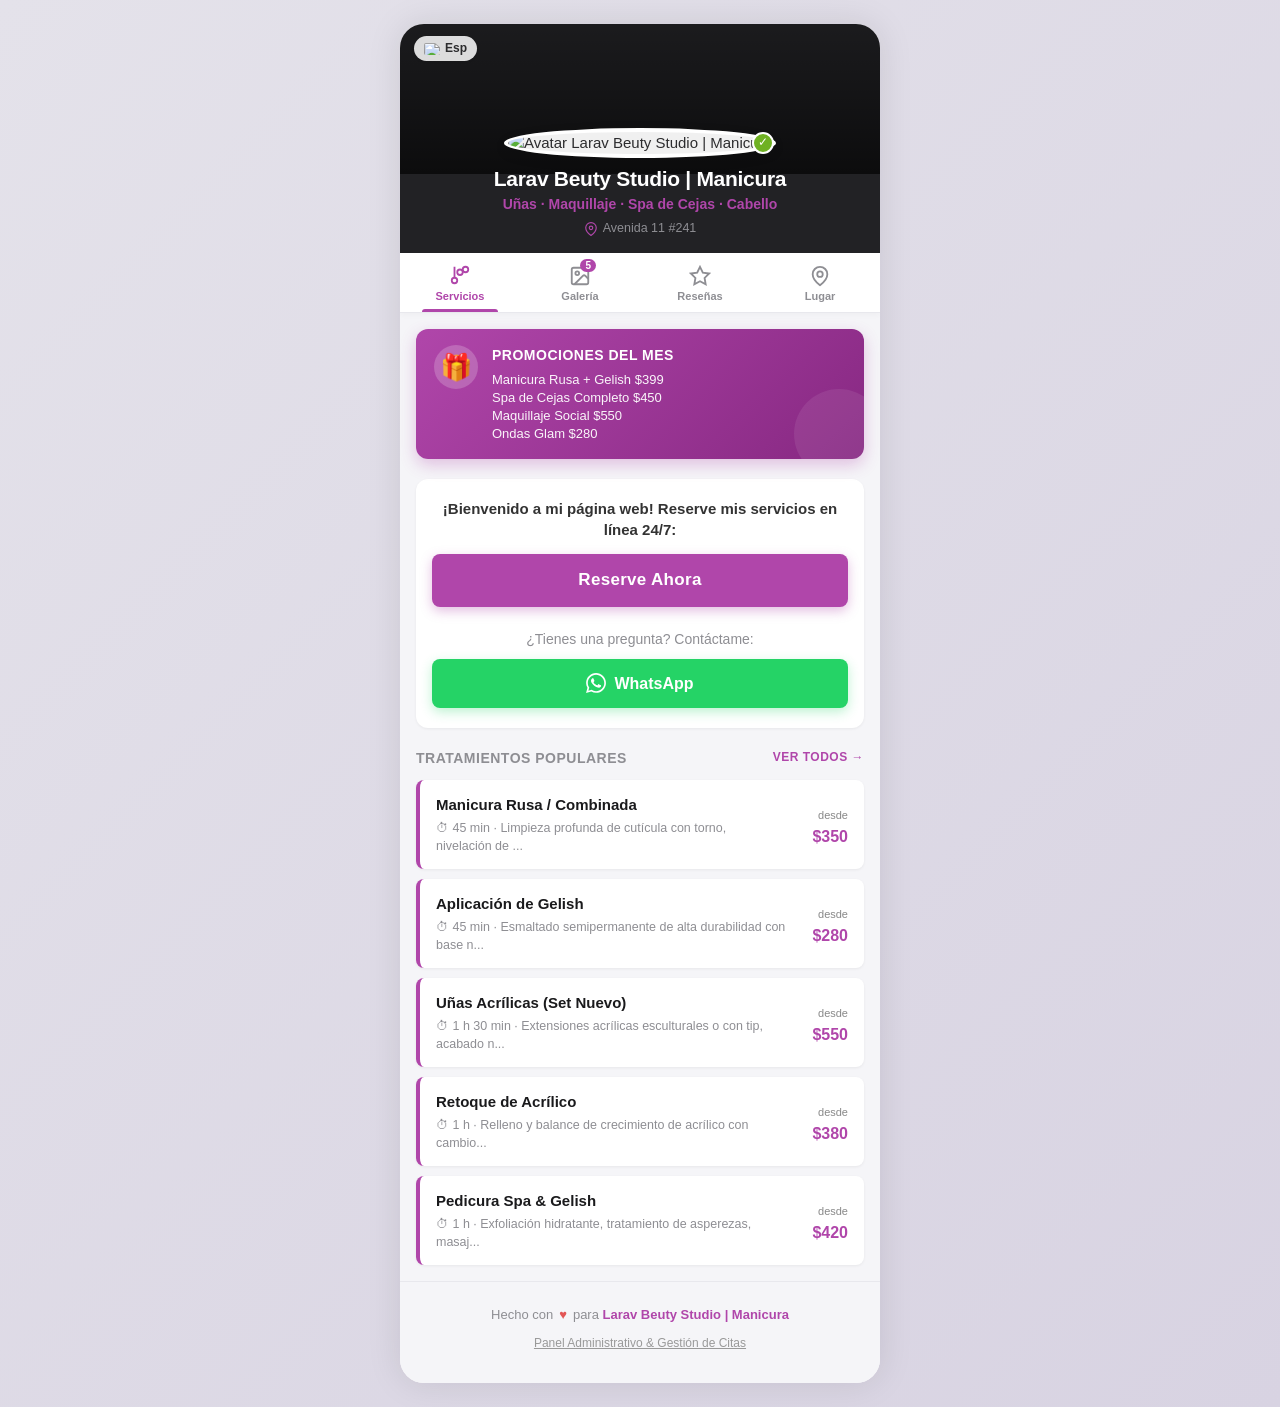
==== commit 3b1fdf0c: "actualización 2" ====
--- a/index.html
+++ b/index.html
@@ -3,17 +3,17 @@
 <head>
     <meta charset="UTF-8">
     <meta name="viewport" content="width=device-width, initial-scale=1.0, maximum-scale=1.0, user-scalable=no">
-    <title>Clean Face HMO - Cosmetólogo | Reservaciones en Línea</title>
+    <title>Larav Beuty Studio | Manicura - Reservaciones en Línea</title>
     
     <!-- Meta tags sociales estilo apnt.app -->
-    <meta name="description" content="Tratamientos faciales y corporales exclusivos para mujeres ✨ Clean Face HMO - Hermosillo, Sonora.">
-    <meta property="og:title" content="Clean Face HMO - Cosmetólogo">
+    <meta name="description" content="Uñas, Maquillaje, Spa de Cejas y Estilizado de Cabello ✨ Larav Beuty Studio | Manicura - Hermosillo, Sonora.">
+    <meta property="og:title" content="Larav Beuty Studio | Manicura">
     <meta property="og:description" content="Reserve mis servicios en línea 24/7">
     <meta property="og:type" content="website">
 
     <!-- Estilos -->
     <link rel="stylesheet" href="css/style.css">
-    <link rel="icon" href="data:image/svg+xml,<svg xmlns='http://www.w3.org/2000/svg' viewBox='0 0 100 100'><text y='.9em' font-size='90'>💆‍♀️</text></svg>">
+    <link rel="icon" href="data:image/svg+xml,<svg xmlns='http://www.w3.org/2000/svg' viewBox='0 0 100 100'><text y='.9em' font-size='90'>💅</text></svg>">
 </head>
 <body>
 
@@ -26,24 +26,20 @@
                 <img src="https://flagcdn.com/w20/es.png" alt="Esp">
                 <span>Esp</span>
             </div>
-            <a href="admin.html" class="admin-link-badge" title="Acceso de Administrador">
-                <svg width="14" height="14" viewBox="0 0 24 24" fill="none" stroke="currentColor" stroke-width="2"><path d="M12 15a3 3 0 1 0 0-6 3 3 0 0 0 0 6Z"/><path d="M19.4 15a1.65 1.65 0 0 0 .33 1.82l.06.06a2 2 0 0 1 0 2.83 2 2 0 0 1-2.83 0l-.06-.06a1.65 1.65 0 0 0-1.82-.33 1.65 1.65 0 0 0-1 1.51V21a2 2 0 0 1-2 2 2 2 0 0 1-2-2v-.09A1.65 1.65 0 0 0 9 19.4a1.65 1.65 0 0 0-1.82.33l-.06.06a2 2 0 0 1-2.83 0 2 2 0 0 1 0-2.83l.06-.06a1.65 1.65 0 0 0 .33-1.82 1.65 1.65 0 0 0-1.51-1H3a2 2 0 0 1-2-2 2 2 0 0 1 2-2h.09A1.65 1.65 0 0 0 4.6 9a1.65 1.65 0 0 0-.33-1.82l-.06-.06a2 2 0 0 1 0-2.83 2 2 0 0 1 2.83 0l.06.06a1.65 1.65 0 0 0 1.82.33H9a1.65 1.65 0 0 0 1-1.51V3a2 2 0 0 1 2-2 2 2 0 0 1 2 2v.09a1.65 1.65 0 0 0 1 1.51 1.65 1.65 0 0 0 1.82-.33l.06-.06a2 2 0 0 1 2.83 0 2 2 0 0 1 0 2.83l-.06.06a1.65 1.65 0 0 0-.33 1.82V9a1.65 1.65 0 0 0 1.51 1H21a2 2 0 0 1 2 2 2 2 0 0 1-2 2h-.09a1.65 1.65 0 0 0-1.51 1Z"/></svg>
-                <span>Admin</span>
-            </a>
         </div>
 
         <div class="profile-cover" id="header-cover"></div>
 
         <div class="profile-info-wrap">
             <div class="profile-avatar-container">
-                <img src="" alt="Avatar Clean Face HMO" class="profile-avatar" id="header-avatar">
+                <img src="" alt="Avatar Larav Beuty Studio | Manicura" class="profile-avatar" id="header-avatar">
                 <span class="verified-icon" title="Verificado">✓</span>
             </div>
-            <h1 class="business-name" id="header-name">Clean Face HMO</h1>
-            <div class="business-specialty" id="header-specialty">Cosmetólogo</div>
+            <h1 class="business-name" id="header-name" style="color: #ffffff;">Larav Beuty Studio | Manicura</h1>
+            <div class="business-specialty" id="header-specialty">Uñas · Maquillaje · Spa de Cejas · Cabello</div>
             <p class="business-address" id="header-address">
                 <svg width="14" height="14" viewBox="0 0 24 24" fill="none" stroke="currentColor" stroke-width="2"><path d="M21 10c0 7-9 13-9 13s-9-6-9-13a9 9 0 0 1 18 0z"/><circle cx="12" cy="10" r="3"/></svg>
-                <span>Juan José Aguirre #5, Entre Gral. Piña Y Gral. Reyes, 83180, Hermosillo, Sonora</span>
+                <span>Avenida 11 #241</span>
             </p>
         </div>
     </header>
@@ -79,8 +75,8 @@
             <div class="promo-banner" id="promo-banner-box">
                 <div class="promo-icon">🎁</div>
                 <div class="promo-details">
-                    <h3 id="banner-promo-title">PROMOCIÓN SEPTIEMBRE</h3>
-                    <p id="banner-promo-desc">Dermapen $499&#10;Limpieza profunda $400&#10;Hifu $500&#10;Hydralips $150</p>
+                    <h3 id="banner-promo-title">PROMOCIONES DEL MES</h3>
+                    <p id="banner-promo-desc">Manicura Rusa + Gelish $399&#10;Spa de Cejas Completo $450&#10;Maquillaje Social $550&#10;Ondas Glam $280</p>
                 </div>
             </div>
 
@@ -143,15 +139,15 @@
                     <span>Ubicación</span>
                 </div>
                 <p class="info-address-text" id="info-full-address">
-                    Juan José Aguirre #5, Entre Gral. Piña Y Gral. Reyes, 83180, Hermosillo, Sonora
+                    Avenida 11 #241
                 </p>
-                <a href="https://maps.google.com/?q=29.14541,-110.966564" target="_blank" rel="noopener" class="btn-open-map">
+                <a href="https://maps.google.com/?q=Avenida+11+241" target="_blank" rel="noopener" class="btn-open-map">
                     <svg width="15" height="15" viewBox="0 0 24 24" fill="none" stroke="currentColor" stroke-width="2"><polygon points="3 6 9 3 15 6 21 3 21 18 15 21 9 18 3 21"/><line x1="9" x2="9" y1="3" y2="18"/><line x1="15" x2="15" y1="6" y2="21"/></svg>
                     <span>Abrir en Google Maps</span>
                 </a>
 
                 <div class="cabin-notes-callout" id="info-cabin-notes">
-                    Miércoles a lunes atiende cabina Tanya&#10;Martes, atiende cabina Nadia
+                    Atención con previa cita en nuestras estaciones de belleza y manicura.
                 </div>
             </div>
 
@@ -175,23 +171,23 @@
                 
                 <div class="contact-row-item">
                     <span class="contact-label">Teléfono:</span>
-                    <a href="tel:+526627158174" class="contact-value" id="info-phone-link">+52 662 715 8174</a>
+                    <a href="tel:+526621819929" class="contact-value" id="info-phone-link">+52 662 181 9929</a>
                 </div>
 
                 <div class="contact-row-item">
                     <span class="contact-label">Instagram:</span>
-                    <a href="https://instagram.com/cleanface_hmo" target="_blank" rel="noopener" class="contact-value" id="info-instagram-link">@cleanface_hmo</a>
+                    <a href="https://instagram.com/larav_beutystudio" target="_blank" rel="noopener" class="contact-value" id="info-instagram-link">@larav_beutystudio</a>
                 </div>
 
                 <div class="contact-row-item">
                     <span class="contact-label">Especialidad:</span>
-                    <span class="contact-value" style="color: #555;" id="info-specialty-text">Cosmetólogo</span>
+                    <span class="contact-value" style="color: #555;" id="info-specialty-text">Uñas · Maquillaje · Spa de Cejas · Cabello</span>
                 </div>
 
                 <div class="contact-row-item" style="flex-direction: column; align-items: flex-start; gap: 4px;">
                     <span class="contact-label">Sobre mí:</span>
                     <p style="font-size: 13.5px; color: #444;" id="info-about-text">
-                        Tratamientos faciales y corporales exclusivos para mujeres ✨
+                        Especialistas en Uñas, Maquillaje, Spa de Cejas y Estilizado de cabello ✨
                     </p>
                 </div>
             </div>
@@ -205,7 +201,7 @@
         <div class="footer-brand-text">
             <span>Hecho con</span>
             <span style="color: #e25555;">♥</span>
-            <span>para <a href="#">Clean Face HMO</a></span>
+            <span>para <a href="#">Larav Beuty Studio | Manicura</a></span>
         </div>
         <div>
             <a href="admin.html" class="footer-admin-link">Panel Administrativo & Gestión de Citas</a>
--- a/css/style.css
+++ b/css/style.css
@@ -186,7 +186,7 @@
 .business-name {
     font-size: 21px;
     font-weight: 700;
-    color: #1a1a1c;
+    color: #ffffff;
     margin-top: 6px;
     letter-spacing: -0.3px;
 }
